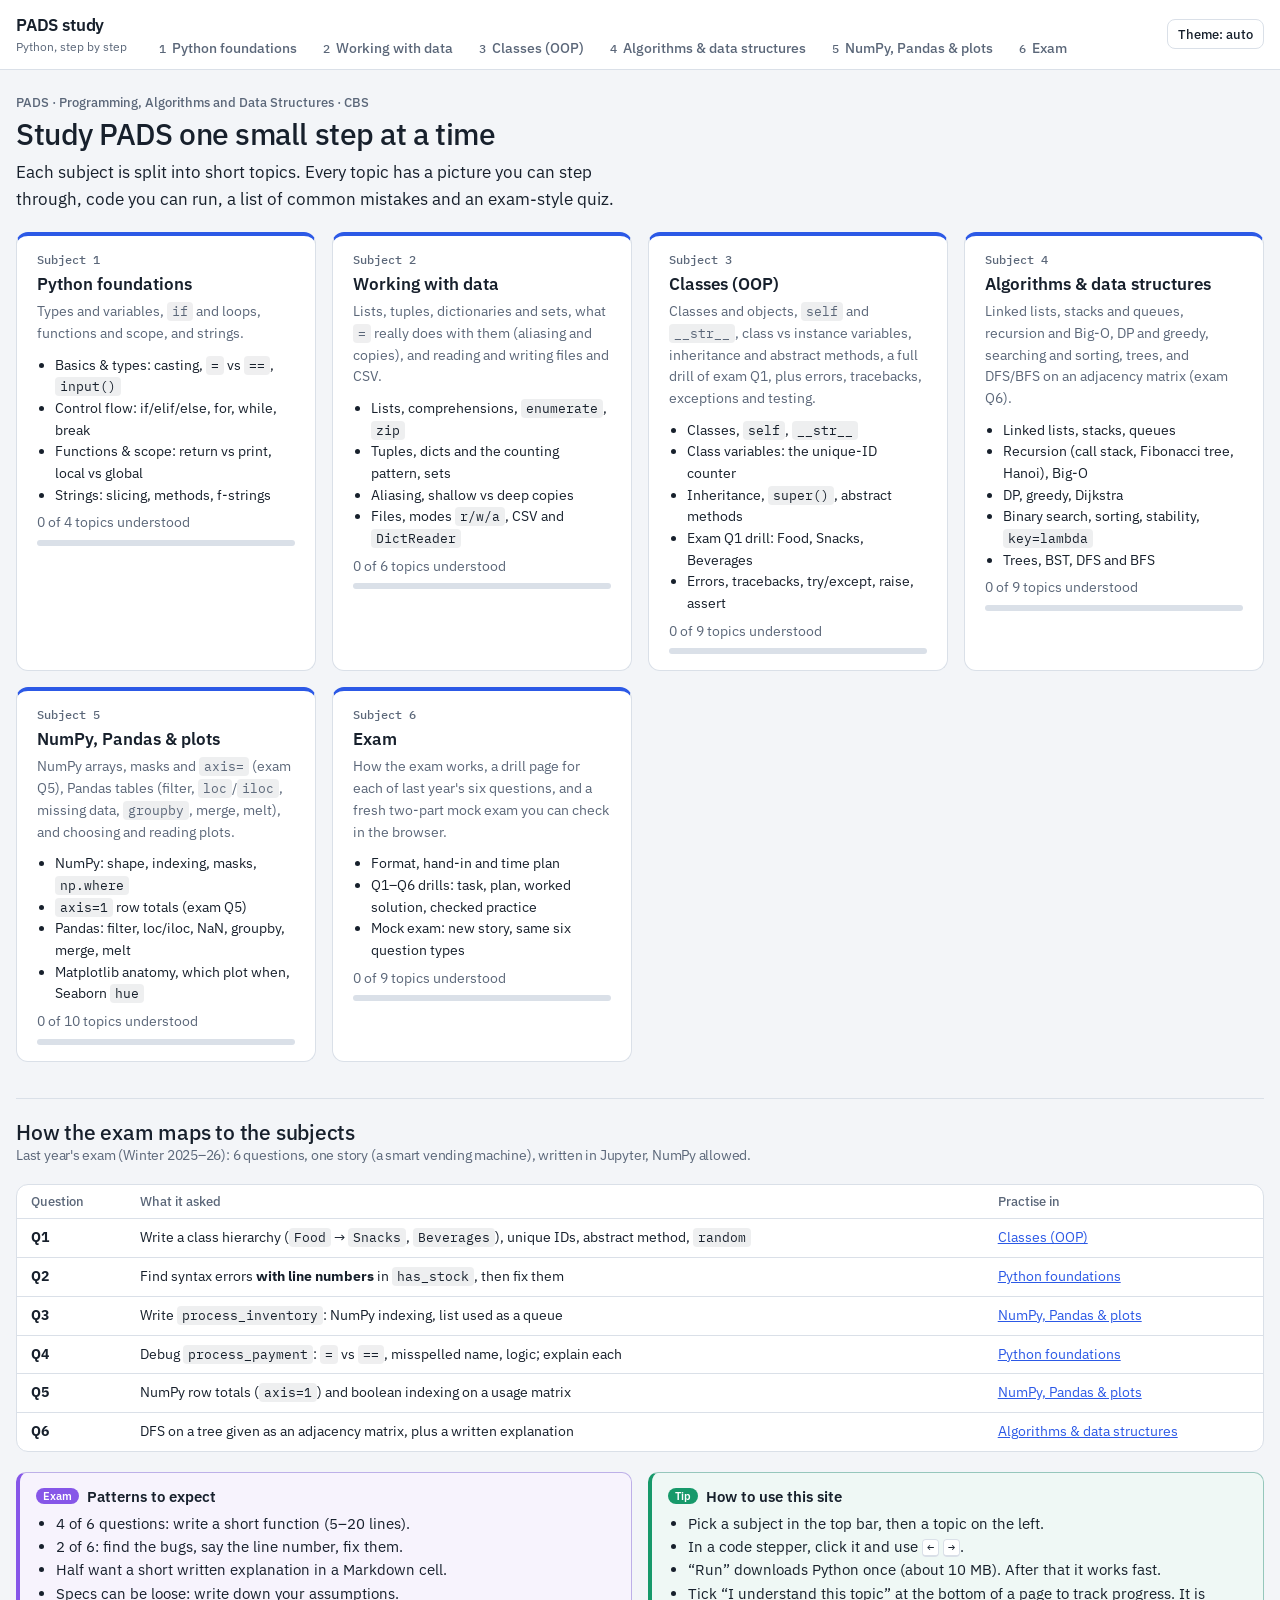
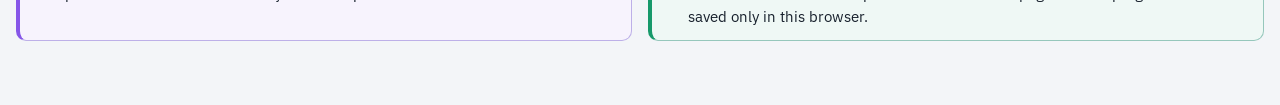
==== index.html @ 6ea49b4f "PADS study site: six interactive subjects with steppers, widgets, in-browser Python and exam practic" ====
<!doctype html>
<html lang="en">
<head>
<meta charset="utf-8">
<meta name="viewport" content="width=device-width, initial-scale=1, viewport-fit=cover">
<title>PADS study</title>
<meta name="robots" content="noindex, nofollow">
<script>
  /* set the saved theme before first paint (no flash) */
  try { var t = JSON.parse(localStorage.getItem("pads:theme")); if (t === "light" || t === "dark") document.documentElement.setAttribute("data-theme", t); } catch (e) {}
</script>
<link rel="preconnect" href="https://fonts.googleapis.com">
<link rel="stylesheet" href="https://fonts.googleapis.com/css2?family=IBM+Plex+Mono:wght@400;500;600&family=IBM+Plex+Sans:wght@400;500;600&display=swap">
<link rel="stylesheet" href="css/main.css">
<!-- one optional stylesheet per subject (each file exists; empty is fine) -->
<link rel="stylesheet" href="subjects/foundations.css">
<link rel="stylesheet" href="subjects/data.css">
<link rel="stylesheet" href="subjects/oop.css">
<link rel="stylesheet" href="subjects/algorithms.css">
<link rel="stylesheet" href="subjects/datasci.css">
<link rel="stylesheet" href="subjects/exam.css">
</head>
<body>
<a class="skip" href="#main">Skip to content</a>
<header class="top">
  <div class="top-in">
    <a class="brand" id="brand" href="#"><b>PADS study</b><span>Python, step by step</span></a>
    <nav class="tabs" id="tabs" aria-label="Subjects"></nav>
    <div class="top-tools"><button class="btn small" id="themeBtn" type="button">Theme: auto</button></div>
  </div>
</header>
<div class="shell" id="shell">
  <nav class="side" id="side" aria-label="Topics" hidden></nav>
  <main id="main" tabindex="-1"></main>
</div>

<!-- framework (order matters) -->
<script src="js/core.js"></script>
<script src="js/python.js"></script>
<script src="js/components.js"></script>
<!-- subjects: each file calls PADS.registerSubject({...}) -->
<script src="subjects/foundations.js"></script>
<script src="subjects/data.js"></script>
<script src="subjects/oop.js"></script>
<script src="subjects/algorithms.js"></script>
<script src="subjects/datasci.js"></script>
<script src="subjects/exam.js"></script>
<!-- app starts last -->
<script src="js/app.js"></script>
</body>
</html>
---- css/main.css ----
/* PADS study site: shared styles.
   Colours come ONLY from the tokens below. Subject files must use var(--token), never hex values. */
body { margin: 0; }
[hidden] { display: none !important; }

:root {
  --bg: #F3F5F8;
  --surface: #FFFFFF;
  --surface-2: #F8F9FB;
  --ink: #17202C;
  --muted: #5B6779;
  --line: #DAE0E8;
  --accent: #2C59E6;
  --on-accent: #FFFFFF;
  --tile: #C5D0DE;
  --tile-ink: #17202C;
  --code-bg: #101827;
  --code-ink: #D3DCE8;
  --code-dim: #6E7C91;
  --code-kw: #8FB2FF;
  --code-fn: #F5C66B;
  --code-num: #F29C8B;
  --code-str: #A9DB8A;
  --code-bi: #9ED9C6;
  --code-com: #7F8EA3;
  --code-self: #E6A3E8;
  --code-active: rgba(245, 198, 107, 0.16);
  --code-sel: rgba(143, 178, 255, 0.28);
  /* meaning colours (same names as sorting-line-by-line) */
  --cmp: #E9A400;    /* looking at / warning / "careful" */
  --swap: #E2474F;   /* error / wrong / just changed */
  --done: #17996A;   /* correct / finished / True */
  --min: #8656E8;    /* special / pointer / function */
  --held: #2C59E6;   /* current / selected */
  --sorted: #9FD8C2; /* soft "settled" fill */
  --ok: var(--done);
  --bad: var(--swap);
  --warn: var(--cmp);
  --ease: cubic-bezier(0.22, 1, 0.36, 1);
  --radius: 12px;
  --font-ui: "IBM Plex Sans", system-ui, -apple-system, "Segoe UI", sans-serif;
  --font-code: "IBM Plex Mono", ui-monospace, "SF Mono", Menlo, Consolas, monospace;
  color-scheme: light;
}
@media (prefers-color-scheme: dark) {
  :root:not([data-theme="light"]) {
    --bg: #0D1117; --surface: #151B24; --surface-2: #111720; --ink: #E4E9F1; --muted: #94A0B3; --line: #273142;
    --accent: #7D9CFF; --on-accent: #0D1117; --tile: #3A4659; --tile-ink: #E4E9F1;
    --code-bg: #0A0F18; --code-active: rgba(245, 198, 107, 0.14);
    --cmp: #F2B630; --swap: #F0646B; --done: #35C08D; --min: #A884F5; --held: #7D9CFF; --sorted: #2D6B55;
    color-scheme: dark;
  }
}
:root[data-theme="dark"] {
  --bg: #0D1117; --surface: #151B24; --surface-2: #111720; --ink: #E4E9F1; --muted: #94A0B3; --line: #273142;
  --accent: #7D9CFF; --on-accent: #0D1117; --tile: #3A4659; --tile-ink: #E4E9F1;
  --code-bg: #0A0F18; --code-active: rgba(245, 198, 107, 0.14);
  --cmp: #F2B630; --swap: #F0646B; --done: #35C08D; --min: #A884F5; --held: #7D9CFF; --sorted: #2D6B55;
  color-scheme: dark;
}

* { box-sizing: border-box; }
html { scroll-padding-top: 16px; }
body { background: var(--bg); color: var(--ink); font-family: var(--font-ui); font-size: 15px; line-height: 1.55; -webkit-text-size-adjust: 100%; }
a { color: var(--accent); }
code, kbd, pre, .mono { font-family: var(--font-code); }
:not(pre) > code { font-size: 0.92em; background: color-mix(in srgb, var(--ink) 7%, transparent); padding: 1px 5px; border-radius: 4px; }
:focus-visible { outline: 2px solid var(--accent); outline-offset: 2px; }
.sr-only { position: absolute; width: 1px; height: 1px; padding: 0; margin: -1px; overflow: hidden; clip: rect(0 0 0 0); white-space: nowrap; border: 0; }
.skip { position: absolute; left: 8px; top: -60px; background: var(--accent); color: var(--on-accent); padding: 8px 12px; border-radius: 8px; z-index: 10; }
.skip:focus { top: 8px; }

/* ---------- top bar ---------- */
.top { border-bottom: 1px solid var(--line); background: var(--surface); }
.top-in { max-width: 1320px; margin: 0 auto; padding: 12px max(16px, env(safe-area-inset-left, 0px)) 0; display: grid; grid-template-columns: auto minmax(0, 1fr) auto; align-items: center; gap: 8px 20px; }
.brand { display: grid; text-decoration: none; color: var(--ink); padding-bottom: 12px; }
.brand b { font-weight: 600; font-size: 17px; letter-spacing: -0.01em; }
.brand span { font-size: 12px; color: var(--muted); }
.tabs { display: flex; gap: 2px; overflow-x: auto; scrollbar-width: thin; align-self: end; }
.tab { flex: none; font: 500 14px var(--font-ui); padding: 8px 12px 10px; color: var(--muted); text-decoration: none; border-bottom: 2px solid transparent; white-space: nowrap; border-radius: 8px 8px 0 0; transition: color 150ms var(--ease), border-color 150ms var(--ease); }
.tab:hover { color: var(--ink); background: var(--surface-2); }
.tab[aria-current="page"] { color: var(--ink); border-bottom-color: var(--accent); }
.tab .num { font: 500 12px var(--font-code); color: var(--muted); margin-right: 6px; }
.top-tools { display: flex; gap: 8px; padding-bottom: 12px; }
@media (max-width: 760px) {
  .top-in { grid-template-columns: minmax(0, 1fr) auto; }
  .tabs { grid-column: 1 / -1; grid-row: 2; }
}

/* ---------- buttons and inputs ---------- */
.btn { font: 500 14px var(--font-ui); min-height: 36px; padding: 0 12px; display: inline-flex; align-items: center; justify-content: center; gap: 8px; border-radius: 8px; border: 1px solid var(--line); background: var(--surface); color: var(--ink); cursor: pointer; text-decoration: none; }
.btn:hover:not(:disabled) { border-color: color-mix(in srgb, var(--ink) 30%, var(--line)); }
.btn.primary { background: var(--accent); border-color: var(--accent); color: var(--on-accent); }
.btn.small { min-height: 30px; padding: 0 10px; font-size: 13px; }
.btn.ghost { background: transparent; }
.btn:disabled { opacity: 0.4; cursor: default; }
.btn svg { width: 16px; height: 16px; flex: none; }
.input, select.input, textarea.input { font: 14px var(--font-code); min-height: 36px; padding: 6px 8px; border-radius: 8px; border: 1px solid var(--line); background: var(--bg); color: var(--ink); }
input[type="range"] { accent-color: var(--accent); }
kbd { font: 12px var(--font-code); border: 1px solid var(--line); border-bottom-width: 2px; border-radius: 4px; padding: 0 4px; background: var(--surface); }

/* ---------- shell ---------- */
.shell { max-width: 1320px; margin: 0 auto; padding: 24px max(16px, env(safe-area-inset-left, 0px)) 64px; display: grid; grid-template-columns: 240px minmax(0, 1fr); gap: 32px; align-items: start; }
.shell.wide { grid-template-columns: minmax(0, 1fr); }
.side { position: sticky; top: 16px; display: grid; gap: 4px; }
.side .side-title { font: 500 13px var(--font-ui); color: var(--muted); margin: 0 0 6px 10px; }
.side a { display: flex; align-items: center; gap: 10px; padding: 8px 10px; border-radius: 8px; color: var(--ink); text-decoration: none; font-size: 14px; line-height: 1.3; }
.side a:hover { background: var(--surface); }
.side a[aria-current="page"] { background: var(--surface); box-shadow: inset 3px 0 0 var(--accent); font-weight: 500; }
.side .tick { flex: none; width: 18px; height: 18px; border-radius: 50%; border: 1.5px solid var(--line); display: inline-grid; place-items: center; font-size: 11px; color: var(--on-accent); }
.side .tick.on { background: var(--done); border-color: var(--done); }
.side .tick.on::after { content: "✓"; color: #fff; }
.side .meta { margin-left: auto; font: 12px var(--font-code); color: var(--muted); }
@media (max-width: 900px) {
  .shell { grid-template-columns: minmax(0, 1fr); gap: 16px; padding-top: 12px; }
  .side { position: static; display: flex; overflow-x: auto; gap: 6px; padding-bottom: 4px; scrollbar-width: thin; }
  .side .side-title { display: none; }
  .side a { flex: none; border: 1px solid var(--line); background: var(--surface); white-space: nowrap; }
  .side a[aria-current="page"] { box-shadow: none; border-color: var(--accent); }
  .side .meta { display: none; }
}

/* ---------- page typography ---------- */
main { min-width: 0; }
.page { display: grid; gap: 20px; min-width: 0; }
.page > * { min-width: 0; }
.eyebrow { font: 500 13px var(--font-ui); color: var(--muted); margin: 0 0 6px; }
.page-head h1 { margin: 0; font-size: 30px; line-height: 1.15; font-weight: 500; letter-spacing: -0.015em; text-wrap: balance; }
.page-head .lead { margin: 8px 0 0; font-size: 17px; max-width: 64ch; color: var(--ink); }
.badges { display: flex; flex-wrap: wrap; gap: 6px; margin-top: 12px; }
.badge { font: 500 12px var(--font-ui); padding: 3px 8px; border-radius: 999px; border: 1px solid var(--line); background: var(--surface); color: var(--muted); }
.badge.exam { border-color: color-mix(in srgb, var(--min) 45%, var(--line)); color: var(--ink); }
.badge.exam::before { content: "Exam "; color: var(--min); font-weight: 600; }
.sec-h { margin: 16px 0 0; padding-top: 20px; border-top: 1px solid var(--line); font: 500 21px/1.25 var(--font-ui); letter-spacing: -0.01em; }
.sec-h:first-child { border-top: 0; padding-top: 0; margin-top: 0; }
.sec-h small { display: block; font-size: 14px; color: var(--muted); font-weight: 400; margin-top: 2px; }
.prose { max-width: 72ch; }
.prose p, .page > p { margin: 0 0 8px; max-width: 72ch; }
.prose p:last-child { margin-bottom: 0; }
.prose ul, .prose ol, .page > ul, .page > ol { margin: 0; padding-left: 22px; display: grid; gap: 4px; max-width: 72ch; }
.card { background: var(--surface); border: 1px solid var(--line); border-radius: var(--radius); padding: 16px 20px; min-width: 0; }
.card > :first-child { margin-top: 0; }
.card > :last-child { margin-bottom: 0; }
.muted { color: var(--muted); }
.small { font-size: 13px; }
.row-wrap { display: flex; flex-wrap: wrap; gap: 8px 12px; align-items: center; }
.grid2 { display: grid; grid-template-columns: repeat(auto-fit, minmax(min(100%, 300px), 1fr)); gap: 16px; }

/* ---------- static code ---------- */
.code { background: var(--code-bg); color: var(--code-ink); border-radius: var(--radius); padding: 14px 0; overflow-x: auto; font: 14px/1.7 var(--font-code); margin: 0; }
.code .ln { display: flex; white-space: pre; padding: 0 16px 0 0; border-left: 3px solid transparent; min-height: 1.7em; }
.code .ln .no { width: 3.2em; flex: none; text-align: right; padding-right: 1.2em; color: var(--code-dim); user-select: none; }
.code.nonum .ln { padding-left: 16px; }
.code.nonum .ln .no { display: none; }
.code .ln.active { background: var(--code-active); border-left-color: var(--code-fn); }
.code .ln.active .no { color: var(--code-fn); }
.code .ln.dim { opacity: 0.38; }
.code .ln.bad { background: color-mix(in srgb, var(--swap) 22%, transparent); border-left-color: var(--swap); }
.code .ln.good { background: color-mix(in srgb, var(--done) 20%, transparent); border-left-color: var(--done); }
.code-cap { font: 500 12px var(--font-ui); color: var(--muted); margin: 0 0 6px; }
.tk-kw { color: var(--code-kw); }
.tk-bi { color: var(--code-bi); }
.tk-fn { color: var(--code-fn); }
.tk-num { color: var(--code-num); }
.tk-str { color: var(--code-str); }
.tk-com { color: var(--code-com); font-style: italic; }
.tk-self { color: var(--code-self); }
.tk-dec { color: var(--code-fn); }

/* ---------- callouts and mistakes ---------- */
.callout { --c: var(--accent); border: 1px solid color-mix(in srgb, var(--c) 35%, var(--line)); background: color-mix(in srgb, var(--c) 7%, var(--surface)); border-left: 4px solid var(--c); border-radius: 10px; padding: 12px 16px; max-width: 80ch; }
.callout.tip { --c: var(--done); }
.callout.warn { --c: var(--cmp); }
.callout.exam { --c: var(--min); }
.callout.rule { --c: var(--accent); }
.callout .c-title { font-weight: 600; margin: 0 0 4px; display: flex; align-items: center; gap: 8px; }
.callout .c-title::before { content: attr(data-label); font: 600 11px var(--font-ui); text-transform: none; color: var(--surface); background: var(--c); padding: 1px 7px; border-radius: 999px; }
.callout p { margin: 0 0 6px; } .callout p:last-child { margin: 0; }
.callout ul { margin: 4px 0 0; padding-left: 20px; }
.callout .code { margin-top: 8px; font-size: 13px; }

.mistakes { border: 1px solid color-mix(in srgb, var(--swap) 35%, var(--line)); border-radius: var(--radius); background: var(--surface); overflow: hidden; }
.mistakes > h4 { margin: 0; padding: 12px 16px; font: 600 15px var(--font-ui); border-bottom: 1px solid var(--line); background: color-mix(in srgb, var(--swap) 8%, var(--surface)); display: flex; gap: 8px; align-items: center; }
.mistakes > h4::before { content: "!"; display: inline-grid; place-items: center; width: 20px; height: 20px; border-radius: 50%; background: var(--swap); color: #fff; font-size: 13px; }
.mistake { display: grid; grid-template-columns: minmax(0, 1fr) minmax(0, 1fr); gap: 8px 16px; padding: 12px 16px; border-bottom: 1px solid var(--line); }
.mistake:last-child { border-bottom: 0; }
.mistake .m-title { grid-column: 1 / -1; font-weight: 600; }
.mistake .m-why { grid-column: 1 / -1; color: var(--muted); margin: 0; }
.mistake .m-col { min-width: 0; }
.mistake .m-lab { font: 600 12px var(--font-ui); margin-bottom: 4px; }
.mistake .m-lab.bad { color: var(--swap); } .mistake .m-lab.good { color: var(--done); }
.mistake .code { font-size: 13px; padding: 8px 0; }
@media (max-width: 640px) { .mistake { grid-template-columns: minmax(0, 1fr); } }

/* ---------- tables ---------- */
.tablewrap { overflow-x: auto; border: 1px solid var(--line); border-radius: var(--radius); background: var(--surface); }
.tbl { border-collapse: collapse; width: 100%; font-size: 14px; font-variant-numeric: tabular-nums; }
.tbl caption { text-align: left; padding: 10px 14px 0; font-weight: 600; }
.tbl th, .tbl td { text-align: left; vertical-align: top; padding: 8px 14px; border-bottom: 1px solid var(--line); }
.tbl tr:last-child td { border-bottom: 0; }
.tbl th { font: 500 13px var(--font-ui); color: var(--muted); white-space: nowrap; }
.tbl td.code-cell { font-family: var(--font-code); font-size: 13px; white-space: pre; }
.tbl td.num { text-align: right; }
.tbl .ok { color: var(--done); font-weight: 500; } .tbl .bad { color: var(--swap); font-weight: 500; }

/* ---------- switcher (mini tabs inside a page) ---------- */
.switch { display: grid; gap: 12px; grid-template-columns: minmax(0, 1fr); }
.seg { display: inline-flex; flex-wrap: wrap; border: 1px solid var(--line); border-radius: 8px; overflow: hidden; background: var(--surface); width: fit-content; max-width: 100%; }
.seg button { font: 500 13px var(--font-ui); min-height: 34px; padding: 0 12px; border: 0; border-right: 1px solid var(--line); background: transparent; color: var(--ink); cursor: pointer; }
.seg button:last-child { border-right: 0; }
.seg button[aria-pressed="true"], .seg button[aria-selected="true"] { background: var(--ink); color: var(--bg); }

/* ---------- code stepper ---------- */
.stepper { container-type: inline-size; display: grid; gap: 12px; border: 1px solid var(--line); border-radius: var(--radius); background: var(--surface-2); padding: 14px; }
.stepper:focus-visible { outline: 2px solid var(--accent); outline-offset: 2px; }
.st-head { display: flex; flex-wrap: wrap; justify-content: space-between; gap: 4px 16px; align-items: baseline; }
.st-title { margin: 0; font: 600 16px var(--font-ui); }
.st-keys { font-size: 12px; color: var(--muted); margin: 0; }
.st-controls { display: flex; flex-wrap: wrap; align-items: center; gap: 8px 12px; background: var(--surface); border: 1px solid var(--line); border-radius: 10px; padding: 8px 10px; }
.st-controls .grp { display: flex; gap: 6px; align-items: center; }
.st-counter { font: 500 13px var(--font-code); color: var(--muted); font-variant-numeric: tabular-nums; min-width: 10ch; }
.st-scrub { flex: 1 1 140px; min-width: 100px; }
.st-speed { width: 70px; }
.st-controls label { font-size: 12px; color: var(--muted); }
.st-main { display: grid; gap: 12px; grid-template-columns: minmax(0, 1fr); align-items: start; }
@container (min-width: 760px) { .st-main { grid-template-columns: minmax(0, 0.95fr) minmax(0, 1.05fr); } .st-codecol { position: sticky; top: 12px; } }
.st-codecol, .st-sidecol { display: grid; gap: 12px; min-width: 0; align-content: start; }
.st-card { background: var(--surface); border: 1px solid var(--line); border-radius: 10px; padding: 12px 14px; min-width: 0; }
.st-card .eyebrow { margin-bottom: 6px; }
.st-line { display: flex; align-items: center; gap: 8px; color: var(--ink); }
.st-line::before { content: ""; width: 3px; height: 15px; border-radius: 2px; background: var(--code-fn); }
.st-linecode { font: 13px var(--font-code); background: var(--bg); border: 1px solid var(--line); border-radius: 6px; padding: 6px 8px; white-space: pre-wrap; word-break: break-word; margin-bottom: 10px; }
.st-what { color: var(--muted); margin: 0 0 10px; }
.st-now { font-size: 16px; margin: 0; min-height: 2.6em; }
.st-now b { font-weight: 600; }
.st-done { display: inline-block; margin-top: 6px; font: 500 12px var(--font-code); color: var(--done); }
.st-out { font: 13px/1.5 var(--font-code); background: var(--code-bg); color: var(--code-ink); border-radius: 8px; padding: 8px 10px; margin: 0; white-space: pre-wrap; min-height: 2.2em; word-break: break-word; }
.st-out .new { color: var(--code-fn); }
.st-out .none { color: var(--code-dim); }

/* ---------- drawing toolkit ---------- */
.vars { display: flex; flex-wrap: wrap; gap: 8px; }
.var { font: 13px var(--font-code); border: 1px solid var(--line); border-radius: 6px; padding: 3px 8px; background: var(--bg); font-variant-numeric: tabular-nums; transition: background-color 180ms var(--ease), border-color 180ms var(--ease); overflow-wrap: anywhere; }
.var.changed { border-color: var(--cmp); background: color-mix(in srgb, var(--cmp) 18%, var(--bg)); }
.var .vt { color: var(--muted); font-size: 11px; margin-left: 6px; }
.novars { font-size: 13px; color: var(--muted); }
.frames { display: grid; gap: 6px; }
.frame { font: 13px var(--font-code); padding: 6px 10px; border-radius: 8px; border: 1px solid var(--line); background: var(--bg); overflow-wrap: anywhere; }
.frame.top { border-color: var(--accent); background: color-mix(in srgb, var(--accent) 9%, var(--bg)); }
.frame .f-name { font-weight: 600; display: flex; justify-content: space-between; gap: 8px; }
.frame .f-name .note { color: var(--muted); font: 12px var(--font-ui); font-weight: 400; }
.frame .vars { margin-top: 6px; }
.frame .var { background: var(--surface); }

.arr { display: grid; grid-template-columns: auto minmax(0, 1fr); gap: 4px 12px; align-items: center; }
.arr .a-name { font: 500 13px var(--font-code); color: var(--muted); text-align: right; }
.arr .a-cells { display: flex; gap: 6px; flex-wrap: wrap; align-items: flex-start; }
.arr .a-cell { display: grid; justify-items: center; gap: 2px; min-width: 38px; }
.arr .a-idx { font: 11px var(--font-code); color: var(--muted); font-variant-numeric: tabular-nums; min-height: 15px; }
.arr .a-val { min-width: 38px; height: 38px; padding: 0 6px; border-radius: 6px; background: var(--tile); color: var(--tile-ink); display: grid; place-items: center; font: 500 14px var(--font-code); border: 2px solid transparent; white-space: pre; transition: background-color 180ms var(--ease), color 180ms var(--ease), opacity 180ms var(--ease); }
.arr .a-ptr { font: 500 12px var(--font-code); color: var(--accent); min-height: 15px; white-space: nowrap; }
.arr .a-empty { font: 14px var(--font-code); color: var(--muted); }
.mk-cmp { background: var(--cmp) !important; color: #1A1300 !important; }
.mk-swap, .mk-bad { background: var(--swap) !important; color: #fff !important; }
.mk-done, .mk-ok { background: var(--done) !important; color: #fff !important; }
.mk-min { background: var(--min) !important; color: #fff !important; }
.mk-held, .mk-accent { background: var(--held) !important; color: var(--on-accent) !important; }
.mk-sorted { background: var(--sorted) !important; }
.mk-dim { opacity: 0.3; }
.mk-gap { background: transparent !important; border: 2px dashed var(--muted) !important; color: var(--muted) !important; }
.mk-outline { background: transparent !important; border: 2px solid var(--muted) !important; color: var(--muted) !important; }
.legend { display: flex; flex-wrap: wrap; gap: 6px 14px; font-size: 13px; color: var(--muted); }
.legend span { display: inline-flex; align-items: center; gap: 6px; }
.legend i { width: 12px; height: 12px; border-radius: 3px; display: inline-block; background: var(--tile); }

/* SVG drawing: tones map to tokens */
svg.dw { display: block; width: 100%; height: auto; overflow: visible; font-family: var(--font-code); }
svg.dw text { fill: var(--ink); font-size: 14px; }
svg.dw .t-muted { fill: var(--muted); font-size: 12px; }
svg.dw .t-small { font-size: 12px; }
svg.dw .t-ui { font-family: var(--font-ui); }
svg.dw .bx { fill: var(--surface); stroke: var(--line); stroke-width: 1.5; }
svg.dw .bx.tone-tile { fill: var(--tile); stroke: transparent; }
svg.dw .ln-plain { stroke: var(--muted); stroke-width: 1.5; fill: none; }
svg.dw .faded { opacity: 0.3; }
svg.dw .dashed { stroke-dasharray: 5 4; }
svg.dw .tone-accent { stroke: var(--accent); } svg.dw .bx.tone-accent { fill: color-mix(in srgb, var(--accent) 14%, var(--surface)); }
svg.dw .tone-cmp { stroke: var(--cmp); }       svg.dw .bx.tone-cmp { fill: color-mix(in srgb, var(--cmp) 22%, var(--surface)); }
svg.dw .tone-swap { stroke: var(--swap); }     svg.dw .bx.tone-swap { fill: color-mix(in srgb, var(--swap) 18%, var(--surface)); }
svg.dw .tone-done { stroke: var(--done); }     svg.dw .bx.tone-done { fill: color-mix(in srgb, var(--done) 18%, var(--surface)); }
svg.dw .tone-min { stroke: var(--min); }       svg.dw .bx.tone-min { fill: color-mix(in srgb, var(--min) 16%, var(--surface)); }
svg.dw .tone-muted { stroke: var(--muted); }
svg.dw .mk path { stroke: none; fill: var(--muted); }
svg.dw .mk.tone-accent path { fill: var(--accent); } svg.dw .mk.tone-cmp path { fill: var(--cmp); }
svg.dw .mk.tone-swap path { fill: var(--swap); } svg.dw .mk.tone-done path { fill: var(--done); } svg.dw .mk.tone-min path { fill: var(--min); }
svg.dw .lbl-bg { fill: var(--surface-2); }

/* ---------- Try it ---------- */
.tryit { border: 1px solid var(--line); border-radius: var(--radius); background: var(--surface); overflow: hidden; }
.ti-head { display: flex; flex-wrap: wrap; align-items: center; justify-content: space-between; gap: 8px 12px; padding: 10px 12px 10px 16px; border-bottom: 1px solid var(--line); }
.ti-title { margin: 0; font: 600 15px var(--font-ui); display: flex; gap: 8px; align-items: center; }
.ti-title::before { content: "Try it"; font: 600 11px var(--font-ui); color: var(--on-accent); background: var(--accent); padding: 1px 7px; border-radius: 999px; }
.ti-task { padding: 10px 16px 0; margin: 0; max-width: 75ch; }
.ti-body { padding: 12px 16px 16px; display: grid; gap: 10px; }
.ed { display: grid; grid-template-columns: auto minmax(0, 1fr); background: var(--code-bg); border-radius: 10px; overflow: hidden; border: 1px solid transparent; }
.ed:focus-within { border-color: var(--accent); }
.ed-gutter { font: 14px/1.6 var(--font-code); color: var(--code-dim); text-align: right; padding: 12px 10px 12px 12px; user-select: none; white-space: pre; }
.ed-gutter .err { color: var(--swap); font-weight: 600; }
.ed-scroll { overflow-x: auto; min-width: 0; }
.ed-area { display: grid; min-width: 100%; width: max-content; }
.ed-area > pre, .ed-area > textarea { grid-area: 1 / 1; margin: 0; border: 0; padding: 12px 16px 12px 4px; font: 14px/1.6 var(--font-code); white-space: pre; tab-size: 4; letter-spacing: 0; overflow: hidden; word-wrap: normal; }
.ed-area > pre { color: var(--code-ink); pointer-events: none; }
.ed-area > textarea { color: transparent; background: transparent; caret-color: var(--code-fn); resize: none; outline: none; width: 100%; height: 100%; }
.ed-area > textarea::selection { background: var(--code-sel); color: transparent; }
.ti-bar { display: flex; flex-wrap: wrap; gap: 8px; align-items: center; }
.ti-bar .status { font-size: 13px; color: var(--muted); }
.ti-stdin { display: grid; gap: 4px; }
.ti-stdin label { font-size: 12px; color: var(--muted); }
.ti-stdin textarea { width: 100%; resize: vertical; min-height: 2.4em; }
.ti-out { font: 13px/1.5 var(--font-code); background: var(--bg); border: 1px solid var(--line); border-radius: 8px; padding: 10px 12px; margin: 0; white-space: pre-wrap; word-break: break-word; max-height: 320px; overflow: auto; }
.ti-out .err { color: var(--swap); }
.ti-out .sys { color: var(--muted); font-family: var(--font-ui); }
.ti-errbox { border-left: 4px solid var(--swap); background: color-mix(in srgb, var(--swap) 8%, var(--surface)); padding: 8px 12px; border-radius: 8px; font-size: 14px; }
.ti-errbox b { color: var(--swap); }
.ti-checks { display: grid; gap: 4px; font: 13px var(--font-code); }
.ti-check { padding: 6px 10px; border-radius: 8px; border: 1px solid var(--line); background: var(--bg); overflow-wrap: anywhere; }
.ti-check.ok { border-color: color-mix(in srgb, var(--done) 50%, var(--line)); }
.ti-check.no { border-color: color-mix(in srgb, var(--swap) 50%, var(--line)); }
.ti-check .mark { font-weight: 700; margin-right: 6px; }
.ti-check.ok .mark { color: var(--done); } .ti-check.no .mark { color: var(--swap); }
.ti-check .hint { display: block; font-family: var(--font-ui); color: var(--muted); margin-top: 2px; }
.ti-verdict { font-weight: 600; }
.ti-verdict.ok { color: var(--done); } .ti-verdict.no { color: var(--swap); }
.reveal { border-top: 1px dashed var(--line); padding-top: 10px; display: grid; gap: 8px; }

/* ---------- quiz ---------- */
.quiz { display: grid; gap: 14px; }
.quiz-head { display: flex; flex-wrap: wrap; justify-content: space-between; align-items: center; gap: 8px; }
.quiz-score { font: 500 14px var(--font-ui); }
.quiz-score .bar { display: inline-block; vertical-align: middle; width: 120px; height: 8px; border-radius: 4px; background: var(--line); margin-left: 8px; overflow: hidden; }
.quiz-score .bar i { display: block; height: 100%; background: var(--done); transition: width 300ms var(--ease); }
.q { border: 1px solid var(--line); border-radius: var(--radius); background: var(--surface); padding: 16px 18px; display: grid; gap: 10px; min-width: 0; }
.q.right { border-color: color-mix(in srgb, var(--done) 55%, var(--line)); }
.q-top { display: flex; gap: 10px; align-items: baseline; flex-wrap: wrap; }
.q-num { font: 600 13px var(--font-code); color: var(--muted); }
.q-kind { font: 500 11px var(--font-ui); color: var(--muted); border: 1px solid var(--line); border-radius: 999px; padding: 1px 8px; }
.q-state { margin-left: auto; font-size: 13px; font-weight: 600; }
.q-state.ok { color: var(--done); }
.q-text { margin: 0; font-size: 15.5px; max-width: 75ch; }
.q-opts { display: grid; gap: 6px; }
.q-opt { text-align: left; font: 14px var(--font-ui); padding: 9px 12px; border-radius: 8px; border: 1px solid var(--line); background: var(--bg); color: var(--ink); cursor: pointer; display: flex; gap: 10px; align-items: flex-start; }
.q-opt .k { font: 600 12px var(--font-code); color: var(--muted); min-width: 1.2em; padding-top: 1px; }
.q-opt.code-opt { font-family: var(--font-code); font-size: 13px; white-space: pre-wrap; }
.q-opt:hover:not(:disabled) { border-color: var(--accent); }
.q-opt.picked-ok { border-color: var(--done); background: color-mix(in srgb, var(--done) 12%, var(--bg)); }
.q-opt.picked-bad { border-color: var(--swap); background: color-mix(in srgb, var(--swap) 10%, var(--bg)); }
.q-opt.is-answer { border-color: var(--done); }
.q-opt:disabled { cursor: default; }
.q-answer { display: flex; flex-wrap: wrap; gap: 8px; align-items: flex-start; }
.q-answer textarea { flex: 1 1 260px; min-height: 2.6em; resize: vertical; }
.q-actions { display: flex; flex-wrap: wrap; gap: 8px; }
.q-fb { border-radius: 8px; padding: 10px 12px; font-size: 14px; }
.q-fb.ok { background: color-mix(in srgb, var(--done) 12%, var(--surface)); border: 1px solid color-mix(in srgb, var(--done) 40%, var(--line)); }
.q-fb.no { background: color-mix(in srgb, var(--swap) 9%, var(--surface)); border: 1px solid color-mix(in srgb, var(--swap) 35%, var(--line)); }
.q-fb.hint { background: color-mix(in srgb, var(--cmp) 12%, var(--surface)); border: 1px solid color-mix(in srgb, var(--cmp) 40%, var(--line)); }
.q-fb.info { background: var(--bg); border: 1px solid var(--line); }
.q-fb p { margin: 0 0 6px; } .q-fb p:last-child { margin: 0; }
.q-fb .code { margin-top: 6px; font-size: 13px; }
.bugcode .ln { cursor: pointer; }
.bugcode .ln:hover { background: rgba(255, 255, 255, 0.05); }
.bugcode .ln[aria-checked="true"] { background: color-mix(in srgb, var(--cmp) 26%, transparent); border-left-color: var(--cmp); }
.bugcode .ln:focus-visible { outline: 2px solid var(--accent); outline-offset: -2px; }
.bugcode .ln.bad { background: color-mix(in srgb, var(--swap) 25%, transparent); border-left-color: var(--swap); }
.bugcode .ln.good { background: color-mix(in srgb, var(--done) 25%, transparent); border-left-color: var(--done); }
.bugcode .ln .flag { margin-left: auto; padding-left: 16px; font-family: var(--font-ui); font-size: 12px; color: var(--code-fn); }

/* ---------- topic footer and home ---------- */
.topic-foot { display: flex; flex-wrap: wrap; justify-content: space-between; gap: 12px; align-items: center; padding-top: 20px; border-top: 1px solid var(--line); }
.understood { display: inline-flex; gap: 10px; align-items: center; cursor: pointer; font-weight: 500; padding: 8px 12px; border: 1px solid var(--line); border-radius: 8px; background: var(--surface); }
.understood input { width: 18px; height: 18px; accent-color: var(--done); }
.pn { display: flex; gap: 8px; flex-wrap: wrap; }
.cards { display: grid; grid-template-columns: repeat(auto-fill, minmax(min(100%, 280px), 1fr)); gap: 16px; }
.scard { display: grid; gap: 6px; align-content: start; text-decoration: none; color: var(--ink); border-top: 4px solid var(--accent); }
.scard:hover { border-color: color-mix(in srgb, var(--accent) 50%, var(--line)); border-top-color: var(--accent); }
.scard h3 { margin: 0; font: 600 17px var(--font-ui); }
.scard .num { font: 500 12px var(--font-code); color: var(--muted); }
.scard p { margin: 0; color: var(--muted); font-size: 14px; }
.scard ul { margin: 4px 0 0; padding-left: 18px; font-size: 14px; }
.progress { height: 6px; border-radius: 3px; background: var(--line); overflow: hidden; margin-top: 6px; }
.progress i { display: block; height: 100%; background: var(--done); }
.coming { border: 1px dashed var(--line); border-radius: var(--radius); padding: 24px; text-align: left; color: var(--muted); background: var(--surface); }
.notfound { padding: 24px 0; }

@keyframes pads-shake { 0%, 100% { transform: translateX(0); } 20%, 60% { transform: translateX(-4px); } 40%, 80% { transform: translateX(4px); } }
.shake { animation: pads-shake 360ms var(--ease); }
@media (prefers-reduced-motion: reduce) {
  *, *::before, *::after { animation-duration: 1ms !important; transition-duration: 1ms !important; }
}
@media print { .top, .side, .st-controls, .ti-bar { display: none; } .shell { grid-template-columns: 1fr; } }
---- subjects/foundations.css ----
/* Styles for the Python foundations subject only. Colours: tokens only. Every class starts with .fd- */
.fd-two { display: grid; grid-template-columns: minmax(0, 1fr) minmax(0, 1fr); gap: 16px; align-items: start; }
@media (max-width: 720px) { .fd-two { grid-template-columns: minmax(0, 1fr); } }
.fd-ok { color: var(--done); }
.fd-err { color: var(--swap); }
.fd-t { color: var(--done); } .fd-f { color: var(--swap); }
.fd-good { margin: 10px 0 0; }
.fd-badp { margin: 10px 0 0; }

/* cast explorer */
.fd-val[aria-pressed="true"] { background: var(--ink); color: var(--bg); border-color: var(--ink); }
.fd-castout { margin-top: 14px; padding: 12px 14px; border-radius: 10px; background: var(--bg); border: 1px solid var(--line); }
.fd-castline { font-size: 17px; display: flex; flex-wrap: wrap; gap: 6px; align-items: baseline; }
.fd-castline code { font-size: 15px; overflow-wrap: anywhere; }

/* operator dots */
.fd-groups { display: flex; flex-wrap: wrap; gap: 8px; }
.fd-group { display: inline-flex; flex-wrap: wrap; gap: 3px; padding: 5px; border-radius: 6px; border: 1.5px solid var(--accent); max-width: 110px; }
.fd-group i { width: 9px; height: 9px; border-radius: 50%; background: var(--accent); display: inline-block; }
.fd-group.left { border-color: var(--cmp); border-style: dashed; }
.fd-group.left i { background: var(--cmp); }

/* if/elif/else checks */
.fd-checks { margin: 0; padding-left: 20px; display: grid; gap: 6px; }

/* L-E-G search */
.fd-beam { display: flex; flex-wrap: wrap; gap: 6px; align-items: center; }
.fd-scope { display: grid; gap: 1px; padding: 6px 10px; border-radius: 8px; border: 1px solid var(--line); background: var(--bg); min-width: 92px; }
.fd-scope.hit { border-color: var(--done); background: color-mix(in srgb, var(--done) 14%, var(--bg)); }
.fd-scope.miss { opacity: 0.85; }
.fd-scope.skip { opacity: 0.4; }
.fd-arrow { color: var(--muted); }
pre.fd-err { color: var(--code-num); }

/* slicing ruler */
.fd-slctl { display: grid; grid-template-columns: repeat(auto-fit, minmax(200px, 1fr)); gap: 8px 16px; }
.fd-slrow { display: flex; align-items: center; gap: 8px; }
.fd-slrow label { display: inline-flex; align-items: center; gap: 4px; min-width: 4.5em; font-family: var(--font-code); }
.fd-slrow input[type="range"] { flex: 1; min-width: 80px; }
.fd-off { opacity: 0.35; }
.fd-slexpr { margin: 14px 0 8px; font-size: 18px; }
.fd-slexpr code { font-size: 17px; }
.fd-ruler { overflow-x: auto; padding-bottom: 4px; }
.fd-single { margin-top: 14px; padding-top: 12px; border-top: 1px dashed var(--line); }

/* immutability */
.fd-letter { cursor: pointer; font: 500 16px var(--font-code); }
.fd-letter:hover { outline: 2px solid var(--swap); }
---- subjects/data.css ----
/* Styles for the Working with data subject only. Colours: tokens only. Every class starts with .data- */
.data-two { display: grid; grid-template-columns: minmax(0, 1fr) minmax(0, 1fr); gap: 16px; align-items: start; }
@media (max-width: 720px) { .data-two { grid-template-columns: minmax(0, 1fr); } }
.data-bad { color: var(--swap); font-family: var(--font-code); font-size: 13px; overflow-wrap: anywhere; }
.data-ok { color: var(--done); }
.data-okb { color: var(--done); }
.data-gave { margin-top: 10px; padding: 10px 14px; border-radius: 10px; background: var(--bg); border: 1px solid var(--line); }
.data-gave p { margin: 0; }

/* comprehension decoder */
.data-cxcode { margin: 0; font: 13px/1.7 var(--font-code); background: var(--code-bg); color: var(--code-ink); border-radius: 8px; padding: 10px 12px; white-space: pre-wrap; overflow-wrap: anywhere; }
.data-cx { border-radius: 4px; padding: 1px 3px; border-bottom: 2px solid; }
.data-cx-e { border-color: var(--done); background: color-mix(in srgb, var(--done) 26%, transparent); }
.data-cx-f { border-color: var(--held); background: color-mix(in srgb, var(--held) 26%, transparent); }
.data-cx-i { border-color: var(--cmp); background: color-mix(in srgb, var(--cmp) 26%, transparent); }
p .data-cx, li .data-cx { color: var(--ink); }

/* dict tables */
.data-dtbl { width: auto; min-width: 220px; }
.data-dtbl td { padding: 6px 12px; }
.data-hit { background: color-mix(in srgb, var(--held) 22%, var(--surface)); box-shadow: inset 3px 0 0 var(--held); }
.data-badcell { background: color-mix(in srgb, var(--swap) 18%, var(--surface)); box-shadow: inset 3px 0 0 var(--swap); }
.data-rows { width: auto; min-width: 220px; }
.data-rows td, .data-rows th { padding: 5px 12px; }
.data-currow td:first-child { box-shadow: inset 3px 0 0 var(--held); font-weight: 600; }

/* buckets (counting) and set bag */
.data-buckets, .data-setbag { display: flex; flex-wrap: wrap; gap: 8px; min-height: 40px; align-items: flex-start; }
.data-setbag { padding: 10px; border: 2px dashed var(--line); border-radius: 22px; }
.data-bucket { display: inline-grid; grid-template-columns: auto auto; align-items: center; gap: 0; border: 1.5px solid var(--line); border-radius: 8px; overflow: hidden; font: 13px var(--font-code); background: var(--bg); transition: border-color 180ms var(--ease), background-color 180ms var(--ease); }
.data-bk { padding: 5px 8px; }
.data-bv { padding: 5px 10px; background: var(--tile); color: var(--tile-ink); font-weight: 600; min-width: 2em; text-align: center; }
.data-btag { grid-column: 1 / -1; font: 500 11px var(--font-ui); padding: 1px 8px 3px; color: var(--muted); }
.data-new { border-color: var(--done); background: color-mix(in srgb, var(--done) 16%, var(--bg)); }
.data-bump { border-color: var(--cmp); background: color-mix(in srgb, var(--cmp) 20%, var(--bg)); }
.data-chip { font: 13px var(--font-code); padding: 5px 10px; border-radius: 999px; border: 1.5px solid var(--line); background: var(--bg); }

/* Venn */
.data-venn { min-width: 0; }
svg.dw path.data-venn-r { fill: transparent; stroke: none; transition: fill 200ms var(--ease); }
svg.dw path.data-venn-r.on { fill: color-mix(in srgb, var(--accent) 30%, transparent); }
svg.dw text.data-venn-in { font-weight: 700; }
svg.dw text.data-venn-out { opacity: 0.35; }

/* files: pages and pipeline */
.data-pages, .data-pipe { display: flex; flex-wrap: wrap; gap: 10px; align-items: stretch; }
.data-page, .data-pbox { flex: 1 1 200px; min-width: 0; border: 1px solid var(--line); border-radius: 8px; background: var(--bg); padding: 8px 10px 10px; font: 13px/1.6 var(--font-code); }
.data-pbox { flex-basis: 170px; }
.data-pfocus { border-color: var(--held); box-shadow: 0 0 0 2px color-mix(in srgb, var(--held) 35%, transparent); }
.data-nofile { border-style: dashed; }
.data-ptitle { font: 600 12px var(--font-ui); color: var(--muted); margin-bottom: 4px; }
.data-pline { overflow-wrap: anywhere; padding: 0 4px; border-radius: 4px; }
.data-plnew { background: color-mix(in srgb, var(--done) 20%, transparent); }
.data-plhit { background: color-mix(in srgb, var(--held) 24%, transparent); }
.data-nl { color: var(--muted); font-size: 11px; margin-left: 4px; }
.data-cursor { display: block; font: 500 11px var(--font-ui); color: var(--held); margin: 2px 0; }
.data-arrow { align-self: center; color: var(--muted); font-size: 20px; }
@media (max-width: 720px) { .data-arrow { width: 100%; text-align: center; font-size: 0; line-height: 1; } .data-arrow::after { content: "\2193"; font-size: 20px; } }

/* CSV line */
.data-csvline { margin: 0; font: 15px var(--font-code); background: var(--code-bg); color: var(--code-ink); padding: 8px 12px; border-radius: 8px; overflow-wrap: anywhere; white-space: pre-wrap; }
.data-comma { color: var(--code-num); font-weight: 700; padding: 0 2px; }
---- subjects/oop.css ----
/* Styles for the Classes (OOP) subject only. Colours: tokens only. Every class starts with .oop- */
.oop-two { display: grid; grid-template-columns: minmax(0, 1fr) minmax(0, 1fr); gap: 16px; align-items: start; }
@media (max-width: 720px) { .oop-two { grid-template-columns: minmax(0, 1fr); } }
.oop-ok { color: var(--done); font-weight: 500; }
.oop-bad { color: var(--swap); font-weight: 500; }

/* a little "something changed" animation (main.css turns animations off for reduced motion) */
@keyframes oop-pop { from { opacity: 0.25; transform: translateY(4px); } to { opacity: 1; transform: none; } }
.oop-pop { animation: oop-pop 0.35s var(--ease, ease-out); }
@media (prefers-reduced-motion: reduce) { .oop-pop { animation: none; } }

/* one dark line of code (self translator) */
.oop-line { font: 14px/1.6 var(--font-code); background: var(--code-bg); color: var(--code-ink); border-radius: 8px; padding: 8px 12px; margin: 4px 0 10px; white-space: pre-wrap; overflow-wrap: anywhere; }
.oop-line mark { background: transparent; color: inherit; padding: 0 2px; border-radius: 4px; }
.oop-line .oop-hl { background: color-mix(in srgb, var(--held) 45%, transparent); }
.oop-line .oop-hl2 { background: color-mix(in srgb, var(--min) 55%, transparent); }
.oop-line .oop-cm { color: var(--code-dim); }
.oop-step { display: flex; align-items: center; gap: 8px; }
.oop-num { display: inline-grid; place-items: center; width: 22px; height: 22px; border-radius: 50%; background: var(--surface-2); border: 1px solid var(--line); font: 600 12px var(--font-ui); flex: none; }

/* outputs that are errors */
pre.oop-errout { color: var(--code-num); }

/* lookup log */
.oop-log { margin: 0; padding-left: 20px; display: grid; gap: 4px; min-height: 3em; }
.oop-result { margin: 10px 0 0; min-height: 1.5em; }

/* polymorphism feed */
.oop-feed { display: grid; grid-template-columns: repeat(3, minmax(0, 1fr)); gap: 8px; }
.oop-card { display: grid; gap: 3px; padding: 8px 10px; border-radius: 8px; border: 1px solid var(--line); background: var(--bg); min-width: 0; overflow-wrap: anywhere; }
@media (max-width: 720px) { .oop-feed { grid-template-columns: minmax(0, 1fr); } }

/* Q1 builder */
.oop-spec { margin-top: 12px; padding: 10px 12px; border-radius: 8px; border-left: 3px solid var(--min); background: color-mix(in srgb, var(--min) 8%, var(--surface)); font-style: italic; }
.oop-spec .eyebrow { font-style: normal; }

/* museum wing buttons */
.oop-wing[aria-pressed="true"] { background: var(--ink); color: var(--bg); border-color: var(--ink); }
.oop-pick[aria-pressed="true"] { outline: 2px solid var(--accent); outline-offset: 1px; }

/* traceback reader */
.oop-tb { background: var(--code-bg); border-radius: 8px; padding: 8px 6px; overflow-x: auto; }
.oop-tbline { display: flex; white-space: pre; }
.oop-tbpart { font: 12.5px/1.55 var(--font-code); color: var(--code-ink); background: transparent; border: 0; border-radius: 4px; padding: 0 4px; margin: 0; cursor: pointer; text-align: left; white-space: pre; }
.oop-tbpart:hover { background: color-mix(in srgb, var(--code-ink) 12%, transparent); }
.oop-tbpart[aria-pressed="true"] { background: color-mix(in srgb, var(--cmp) 45%, transparent); }
.oop-tb-file { color: var(--code-fn); }
.oop-tb-caret { color: var(--code-dim); }
.oop-tb-type { color: var(--code-num); font-weight: 600; }
.oop-tb-msg { color: var(--code-str); padding-left: 0; }
.oop-tbex { margin-top: 10px; padding: 10px 12px; border-radius: 8px; border: 1px solid var(--line); background: var(--bg); min-height: 4em; }
---- subjects/algorithms.css ----
/* Styles for the Algorithms & data structures subject only. Colours: tokens only. Every class starts with .alg- */
.alg-two { display: grid; grid-template-columns: minmax(0, 1fr) minmax(0, 1fr); gap: 16px; align-items: start; margin-top: 10px; }
@media (max-width: 720px) { .alg-two { grid-template-columns: minmax(0, 1fr); } }
.alg-scroll { overflow-x: auto; max-width: 100%; padding-bottom: 2px; }
.alg-ctl { margin: 4px 0; }
.alg-now { margin: 8px 0; min-height: 3em; padding: 8px 12px; border-radius: 8px; background: var(--surface-2); border: 1px solid var(--line); }

/* SVG bits */
svg.dw .alg-dot { fill: var(--muted); stroke: none; }
svg.dw .alg-ptr { fill: var(--accent); font-weight: 600; }
svg.dw .alg-ret { fill: var(--done); font-weight: 600; }
svg.dw .alg-grid { opacity: 0.35; }
svg.dw .alg-click { cursor: pointer; }
svg.dw .alg-click:hover circle, svg.dw .alg-click:focus-visible circle { stroke: var(--accent); stroke-width: 3; }
svg.dw .alg-click:focus { outline: none; }

/* stack of plates */
.alg-stack { display: flex; flex-direction: column-reverse; gap: 4px; min-height: 40px; max-width: 220px; }
.alg-plate { position: relative; font: 500 15px var(--font-code); text-align: center; padding: 6px 10px; border-radius: 8px; background: var(--tile); color: var(--tile-ink); }
.alg-plate.top { outline: 2px solid var(--accent); outline-offset: 1px; }
.alg-tag { position: absolute; left: calc(100% + 10px); top: 50%; transform: translateY(-50%); font: 500 12px var(--font-ui); color: var(--accent); white-space: nowrap; }
.alg-log { min-height: 5.5em; font-size: 12.5px; white-space: pre-wrap; overflow-wrap: anywhere; }

/* growth bars */
.alg-bar { display: block; height: 12px; border-radius: 6px; background: var(--accent); min-width: 4px; }

/* number guessing range */
.alg-range { position: relative; height: 12px; margin-top: 10px; border-radius: 6px; background: var(--surface-2); border: 1px solid var(--line); overflow: hidden; }
.alg-range-in { position: absolute; top: 0; bottom: 0; background: var(--held); transition: left 300ms var(--ease), width 300ms var(--ease); }

/* stability chips */
.alg-recs { display: flex; flex-wrap: wrap; gap: 6px; margin: 4px 0; }
.alg-rec { font: 600 14px var(--font-code); padding: 4px 10px; border-radius: 8px; border: 2px solid var(--line); background: var(--surface); }
.alg-rec-A { border-color: var(--held); } .alg-rec-B { border-color: var(--cmp); }
.alg-rec-C { border-color: var(--done); } .alg-rec-D { border-color: var(--min); }
.alg-pass { display: flex; flex-wrap: wrap; align-items: center; gap: 4px 12px; margin-top: 6px; }
.alg-pass > span:first-child { min-width: 11em; }

/* graph + adjacency matrix side by side */
.alg-gm { display: grid; grid-template-columns: minmax(0, 1.2fr) minmax(0, 1fr); gap: 12px; align-items: start; }
@media (max-width: 720px) { .alg-gm { grid-template-columns: minmax(0, 1fr); } }
.alg-mat { border-collapse: collapse; font: 14px var(--font-code); margin: 0 auto; }
.alg-mat th, .alg-mat td { width: 2.1em; height: 2.1em; text-align: center; border: 1px solid var(--line); padding: 0; }
.alg-mat th { color: var(--muted); font-weight: 500; background: var(--surface-2); }
.alg-mat td { color: var(--muted); }
.alg-mat td.one { color: var(--ink); font-weight: 700; }
.alg-mat tr.on td { background: color-mix(in srgb, var(--accent) 12%, var(--surface)); }
.alg-mat tr.on th, .alg-mat th.on { color: var(--accent); }
.alg-mat td[role="button"] { cursor: pointer; }
.alg-mat td[role="button"]:hover { outline: 2px solid var(--accent); outline-offset: -2px; }
.alg-gm1 { display: grid; gap: 10px; justify-items: center; }
.alg-gm1 svg.dw { width: 100%; }
.alg-start[aria-pressed="true"] { background: var(--ink); color: var(--bg); border-color: var(--ink); }
svg.dw .alg-dist { fill: var(--accent); font-weight: 700; font-size: 15px; }
---- subjects/datasci.css ----
/* Styles for the NumPy, Pandas & plots subject only. Colours: tokens only. Every class starts with .datasci- */
.datasci-two { display: grid; grid-template-columns: minmax(0, 1fr) minmax(0, 1fr); gap: 16px; align-items: start; }
.datasci-three { display: grid; grid-template-columns: minmax(0, 0.8fr) minmax(0, 1fr) minmax(0, 1.2fr); gap: 12px; align-items: start; }
@media (max-width: 720px) { .datasci-two, .datasci-three { grid-template-columns: minmax(0, 1fr); } }
.datasci-bad { color: var(--swap); margin: 0; }
pre.datasci-errout { color: var(--code-num); }
.datasci-yes { color: var(--done); font-weight: 600; }
.datasci-no { color: var(--swap); font-weight: 600; }
.datasci-num { min-width: 1.6em; display: inline-block; text-align: right; }
.datasci-stat { margin: 10px 0 0; font-variant-numeric: tabular-nums; }

/* 2-D grid of array cells */
.datasci-gridwrap { overflow-x: auto; padding-bottom: 2px; }
.datasci-grid { display: inline-grid; gap: 4px; align-items: center; }
.datasci-cell { min-height: 36px; padding: 0 6px; border-radius: 6px; background: var(--tile); color: var(--tile-ink); display: grid; place-items: center; font: 500 14px var(--font-code); border: 2px solid transparent; font-variant-numeric: tabular-nums; transition: background-color 180ms var(--ease), opacity 180ms var(--ease); }
button.datasci-cell { cursor: pointer; width: 100%; }
button.datasci-cell:hover { border-color: var(--accent); }
.datasci-gl { font: 500 12px var(--font-code); color: var(--muted); white-space: nowrap; text-align: center; }
.datasci-gl.rowl { text-align: right; padding-right: 4px; }
button.datasci-gl { background: transparent; border: 1px dashed var(--line); border-radius: 6px; padding: 3px 6px; cursor: pointer; }
button.datasci-gl:hover, button.datasci-gl.hi { border-color: var(--accent); color: var(--accent); border-style: solid; }
.datasci-extra { padding-left: 6px; }
.datasci-chip { font: 500 13px var(--font-code); padding: 4px 8px; border-radius: 6px; background: var(--surface-2); border: 1px solid var(--line); white-space: pre; }
.datasci-chip.ok { border-color: var(--done); color: var(--done); }
.datasci-chip.no { color: var(--muted); }

/* mask rows */
.datasci-mask { display: grid; gap: 4px; align-items: center; }
.datasci-mask .datasci-cell { min-height: 32px; padding: 0 2px; font-size: 13px; }
.datasci-mask > .datasci-gl:nth-child(-n + 10) { font-size: 11px; }
.datasci-bool { font: 500 11px var(--font-code); text-align: center; padding: 4px 0; border-radius: 4px; overflow: hidden; }
.datasci-bool.t { color: var(--done); background: color-mix(in srgb, var(--done) 14%, var(--surface)); }
.datasci-bool.f { color: var(--swap); background: color-mix(in srgb, var(--swap) 9%, var(--surface)); }

/* summary sliders */
.datasci-sliders { display: grid; grid-template-columns: repeat(auto-fit, minmax(150px, 1fr)); gap: 6px 14px; }
.datasci-slider { display: flex; align-items: center; gap: 6px; }
.datasci-slider label { font-family: var(--font-code); min-width: 2.6em; }
.datasci-slider input { flex: 1; min-width: 60px; }

/* SVG extras (tones come from main.css) */
svg.dw .datasci-solid.tone-accent { fill: var(--accent); }
svg.dw .datasci-solid.tone-cmp { fill: var(--cmp); }
svg.dw .datasci-solid.tone-min { fill: var(--min); }
svg.dw .datasci-dot { fill: var(--tile); stroke: var(--muted); }
svg.dw .datasci-mark { stroke-width: 2.5; }
svg.dw .datasci-thick { stroke-width: 2.5; }
svg.dw .bx.datasci-bar { fill: color-mix(in srgb, var(--accent) 55%, var(--surface)); stroke: var(--accent); }
svg.dw .ln-plain.datasci-band { fill: color-mix(in srgb, var(--accent) 20%, transparent); stroke: none; }
svg.dw .datasci-guide { opacity: 0.55; }
svg.dw .datasci-t-accent { fill: var(--accent); font-weight: 600; }
svg.dw .datasci-t-done { fill: var(--done); font-weight: 600; }
svg.dw .datasci-t-min { fill: var(--min); font-weight: 600; }
svg.dw .datasci-t-cmp { fill: var(--cmp); font-weight: 600; }
svg.dw .datasci-draw path { stroke-dasharray: 420; stroke-dashoffset: 420; animation: datasci-draw 800ms var(--ease) forwards; }
svg.dw .datasci-pop { animation: datasci-pop 500ms 600ms var(--ease) both; }
@keyframes datasci-draw { to { stroke-dashoffset: 0; } }
@keyframes datasci-pop { from { opacity: 0; } to { opacity: 1; } }
.datasci-steps { margin: 0; padding-left: 20px; display: grid; gap: 4px; font-size: 14px; }
.datasci-steps li.cur { color: var(--ink); background: color-mix(in srgb, var(--cmp) 16%, transparent); border-radius: 4px; }
.datasci-steps li.later { visibility: hidden; }
.datasci-steps .mono { overflow-wrap: anywhere; }

/* DataFrame tables */
.datasci-dfwrap { overflow-x: auto; border: 1px solid var(--line); border-radius: 10px; background: var(--surface); }
.datasci-df { border-collapse: collapse; width: 100%; font: 13px var(--font-code); font-variant-numeric: tabular-nums; }
.datasci-df th, .datasci-df td { padding: 5px 10px; border-bottom: 1px solid var(--line); text-align: left; white-space: nowrap; }
.datasci-df tbody tr:last-child th, .datasci-df tbody tr:last-child td { border-bottom: 0; }
.datasci-df thead th { font-weight: 600; color: var(--muted); font-family: var(--font-code); }
.datasci-df thead tr.pos th { font-weight: 400; font-size: 11px; padding-top: 3px; padding-bottom: 0; border-bottom: 0; }
.datasci-df th.idx { color: var(--muted); font-weight: 500; background: var(--surface-2); }
.datasci-df td.num { text-align: right; }
.datasci-pos { color: var(--muted); font-size: 11px; }
.datasci-nan { color: var(--swap); font-style: italic; }
.datasci-df .datasci-hl { background: color-mix(in srgb, var(--accent) 16%, var(--surface)); color: var(--ink); }
.datasci-df .datasci-sel { background: color-mix(in srgb, var(--accent) 30%, var(--surface)); color: var(--ink); font-weight: 600; }
.datasci-df tr.datasci-keep td, .datasci-df tr.datasci-keep th { background: color-mix(in srgb, var(--done) 9%, var(--surface)); }
.datasci-df tr.datasci-keep th.idx { box-shadow: inset 3px 0 0 var(--done); }
.datasci-df tr.datasci-drop td, .datasci-df tr.datasci-drop th { opacity: 0.38; }
.datasci-df tr.datasci-cur td, .datasci-df tr.datasci-cur th { background: color-mix(in srgb, var(--cmp) 20%, var(--surface)); }
.datasci-df tr.datasci-later td, .datasci-df tr.datasci-later th { opacity: 0.4; }
.datasci-maskcol { border-left: 2px solid var(--line); text-align: center !important; }
.datasci-df .datasci-m0 { color: var(--held); }
.datasci-df .datasci-m1 { color: var(--cmp); }
.datasci-df .datasci-m2 { color: var(--min); }
.datasci-df td.datasci-kboth { box-shadow: inset 3px 0 0 var(--done); }
.datasci-df td.datasci-konly-l { box-shadow: inset 3px 0 0 var(--cmp); }
.datasci-df td.datasci-konly-r { box-shadow: inset 3px 0 0 var(--min); }
.datasci-locctl { display: grid; gap: 8px; margin: 10px 0; }

/* Series alignment */
.datasci-align { display: flex; flex-wrap: wrap; align-items: center; gap: 8px; }
.datasci-series { display: grid; gap: 4px; }
.datasci-srow { display: grid; grid-template-columns: 1.2em minmax(3.4em, auto); gap: 4px; align-items: center; }
.datasci-op { font: 600 18px var(--font-code); color: var(--muted); }

/* missing data */
.datasci-blinkwrap .mk-swap { animation: datasci-blink 1.2s ease-in-out infinite alternate; }
@keyframes datasci-blink { from { opacity: 1; } to { opacity: 0.45; } }

/* groupby piles */
.datasci-ctl { display: grid; gap: 8px; }
.datasci-piles { display: grid; grid-template-columns: repeat(3, minmax(0, 1fr)); gap: 10px; margin-top: 12px; }
@media (max-width: 720px) { .datasci-piles { grid-template-columns: minmax(0, 1fr); } }
.datasci-pile { --c: var(--held); border: 1px solid color-mix(in srgb, var(--c) 45%, var(--line)); border-top: 4px solid var(--c); border-radius: 10px; padding: 8px 10px; background: color-mix(in srgb, var(--c) 6%, var(--surface)); }
.datasci-pile.datasci-g1 { --c: var(--cmp); }
.datasci-pile.datasci-g2 { --c: var(--min); }
.datasci-pilehead { font: 600 13px var(--font-code); margin-bottom: 4px; }
.datasci-pile ul { margin: 0; padding-left: 16px; font-size: 13px; }
.datasci-calc { margin-top: 6px; font-size: 12px; color: var(--muted); overflow-wrap: anywhere; }
.datasci-res { margin-top: 6px; font: 600 22px var(--font-code); color: var(--c); }

/* plot game */
.datasci-gameq { font-size: 17px; margin: 0 0 10px; }

/* figure anatomy */
.datasci-anat svg .datasci-part { cursor: pointer; transition: opacity 180ms var(--ease); }
.datasci-anat.has-sel svg .datasci-part:not(.datasci-hi) { opacity: 0.28; }
.datasci-anat svg g.datasci-hi > rect, .datasci-anat svg rect.datasci-hi { stroke: var(--accent); stroke-width: 2.5; }
.datasci-anat svg line.datasci-hi { stroke: var(--accent); }
.datasci-anat svg text.datasci-hi { fill: var(--accent); }
.datasci-anat svg .datasci-axesbg > rect, .datasci-anat svg rect.datasci-axesbg { fill: var(--surface-2); }
.datasci-clip { width: 0; min-width: 100%; }
---- subjects/exam.css ----
/* Styles for the Exam subject only. Colours: tokens only. Every class starts with .exam- */

/* step-by-step reveal */
.exam-steps { list-style: none; margin: 0 0 12px; padding: 0; display: grid; gap: 10px; }
.exam-step { border: 1px solid var(--line); border-left: 4px solid var(--accent); border-radius: 10px; padding: 10px 12px; background: var(--bg); }
.exam-step.hint { border-left-color: var(--cmp); }
.exam-step-t { margin: 0 0 6px; font-weight: 600; }
.exam-step-body > div + div { margin-top: 8px; }
.exam-step-body p { margin: 0 0 6px; }
.exam-tag { display: inline-block; font: 600 11px var(--font-ui); letter-spacing: 0.02em; padding: 1px 7px; border-radius: 999px; background: color-mix(in srgb, var(--accent) 16%, var(--surface)); color: var(--ink); margin-right: 4px; }
.exam-step.hint .exam-tag { background: color-mix(in srgb, var(--cmp) 22%, var(--surface)); }
.exam-count { margin-left: auto; }

/* class counter widget */
.exam-blue { display: inline-flex; flex-wrap: wrap; gap: 6px 14px; align-items: baseline; padding: 10px 14px; border-radius: 10px; border: 2px dashed var(--min); background: color-mix(in srgb, var(--min) 10%, var(--surface)); margin: 12px 0; }
.exam-blue b { font-family: var(--font-code); }
.exam-objs { display: grid; grid-template-columns: repeat(auto-fill, minmax(150px, 1fr)); gap: 8px; }
.exam-obj { border: 1px solid var(--line); border-radius: 10px; padding: 8px 10px; background: var(--bg); font-size: 14px; }
.exam-obj.new { border-color: var(--done); background: color-mix(in srgb, var(--done) 12%, var(--bg)); }
.exam-obj .mono { display: block; }
.exam-msg { margin: 10px 0 0; padding: 8px 12px; border-radius: 8px; background: var(--surface-2); }
.exam-msg.err { background: color-mix(in srgb, var(--swap) 14%, var(--surface)); }

/* matrix tables */
.exam-mx-wrap { overflow-x: auto; }
.exam-mx { border-collapse: collapse; font: 14px var(--font-code); }
.exam-mx th, .exam-mx td { padding: 4px 8px; text-align: center; border: 1px solid var(--line); min-width: 30px; }
.exam-mx th { color: var(--muted); font-weight: 500; background: var(--surface-2); }
.exam-mx tr.on td, .exam-mx tr.on th { background: color-mix(in srgb, var(--held) 16%, var(--surface)); }
.exam-mx td.hit { background: color-mix(in srgb, var(--done) 30%, var(--surface)); font-weight: 700; }
.exam-mx td.tot, .exam-mx th.tot { font-weight: 700; }
.exam-mx td.tot.hi { background: color-mix(in srgb, var(--done) 30%, var(--surface)); }
.exam-mx td.tot.lo { color: var(--muted); }

/* layouts */
.exam-two { display: grid; grid-template-columns: minmax(0, 1fr) minmax(0, 1fr); gap: 16px; align-items: start; }
@media (max-width: 720px) { .exam-two { grid-template-columns: minmax(0, 1fr); } }
.exam-vis { display: grid; gap: 10px; }
.exam-out { margin: 10px 0 0; }
.exam-lines { margin: 10px 0 0; padding-left: 20px; display: grid; gap: 4px; }

/* time planner */
.exam-plan { display: grid; gap: 6px; margin-top: 12px; }
.exam-plan-row { display: grid; grid-template-columns: minmax(0, 15em) 4.5em minmax(0, 1fr); gap: 10px; align-items: center; font-size: 14px; }
.exam-plan-row .bar { height: 10px; border-radius: 5px; background: var(--accent); min-width: 2px; }
.exam-plan-row .bar.alt { background: var(--cmp); }
@media (max-width: 720px) { .exam-plan-row { grid-template-columns: minmax(0, 1fr) 4em; } .exam-plan-row .bar { grid-column: 1 / -1; } }

/* timer */
.exam-clock { font: 600 40px var(--font-code); letter-spacing: 0.04em; margin: 8px 0; }
.exam-clock.low { color: var(--swap); }
.exam-sw > .switch { grid-template-columns: minmax(0, 1fr); }
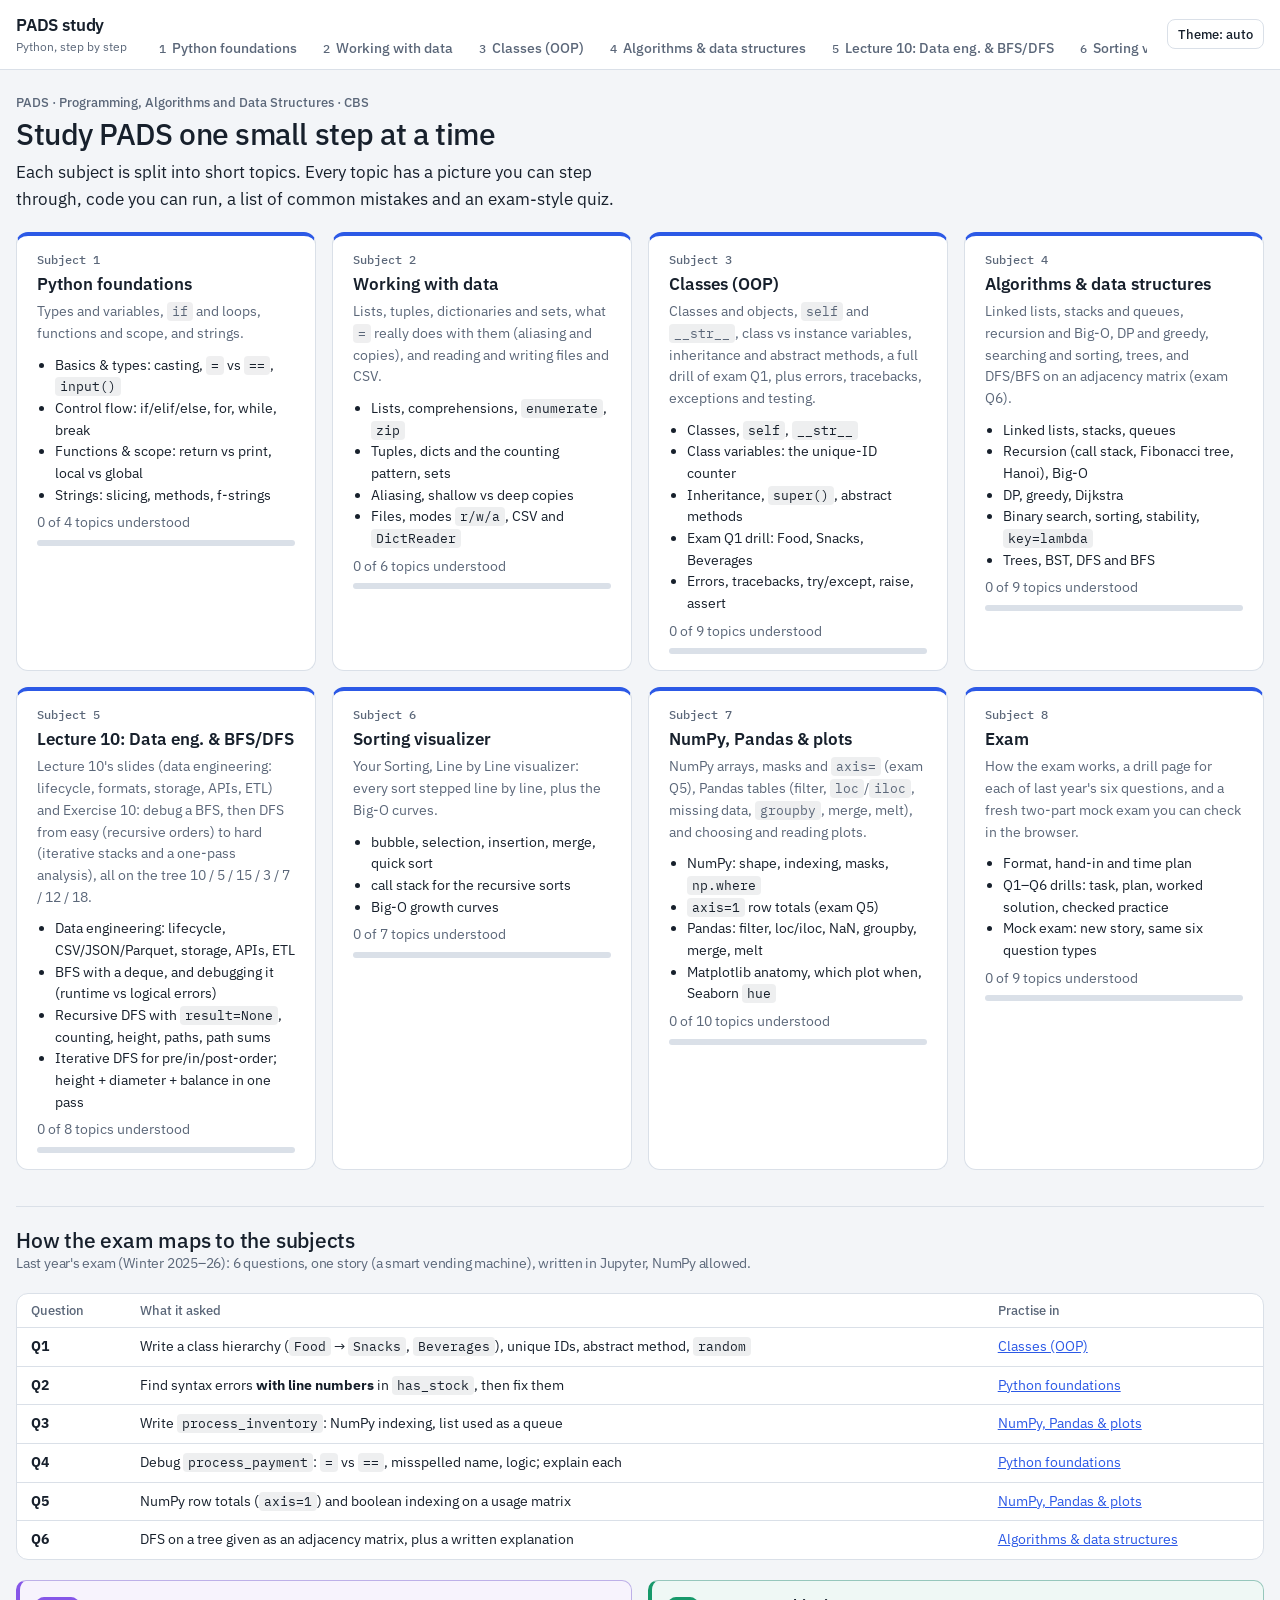
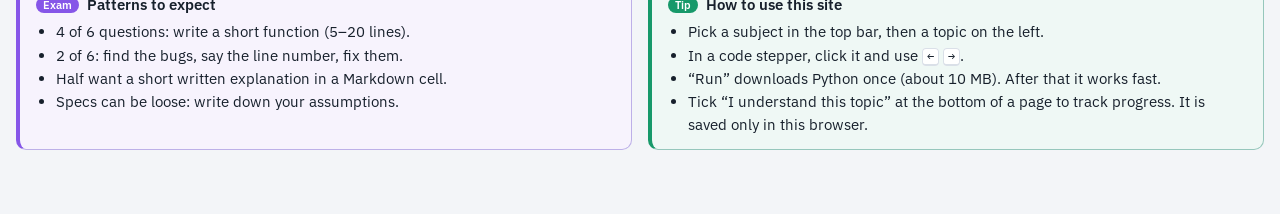
==== commit 4b83b9d9: "Add Lecture 10 subject (data engineering, BFS debugging, recursive and iterative DFS) and a Sorting " ====
--- a/index.html
+++ b/index.html
@@ -17,6 +17,8 @@
 <link rel="stylesheet" href="subjects/data.css">
 <link rel="stylesheet" href="subjects/oop.css">
 <link rel="stylesheet" href="subjects/algorithms.css">
+<link rel="stylesheet" href="subjects/traversal.css">
+<link rel="stylesheet" href="subjects/sortviz.css">
 <link rel="stylesheet" href="subjects/datasci.css">
 <link rel="stylesheet" href="subjects/exam.css">
 </head>
@@ -43,6 +45,8 @@
 <script src="subjects/data.js"></script>
 <script src="subjects/oop.js"></script>
 <script src="subjects/algorithms.js"></script>
+<script src="subjects/traversal.js"></script>
+<script src="subjects/sortviz.js"></script>
 <script src="subjects/datasci.js"></script>
 <script src="subjects/exam.js"></script>
 <!-- app starts last -->
--- a/subjects/traversal.css
+++ b/subjects/traversal.css
@@ -0,0 +1,39 @@
+/* Styles for the Lecture 10 subject (traversal) only. Colours: tokens only. Every class starts with .tv- */
+.tv-two { display: grid; grid-template-columns: minmax(0, 1fr) minmax(0, 1fr); gap: 16px; align-items: start; }
+@media (max-width: 720px) { .tv-two { grid-template-columns: minmax(0, 1fr); } }
+.tv-pic { padding: 10px; }
+.tv-flow { padding: 12px; }
+
+/* tree drawing */
+svg.dw .tv-thick { stroke-width: 3.5; }
+svg.dw .tv-note { fill: var(--muted); font-size: 11px; }
+
+/* reveal + hint ladder */
+.tv-revealwrap { margin: 8px 0 16px; display: grid; gap: 10px; justify-items: start; }
+.tv-reveal { width: 100%; }
+.tv-rungs { display: grid; gap: 8px; margin: 10px 0; }
+.tv-rung { padding: 10px 12px; border-radius: 8px; background: var(--surface-2); border: 1px solid var(--line); min-width: 0; }
+.tv-answer { border-color: var(--done); background: color-mix(in srgb, var(--done) 8%, var(--surface)); }
+
+/* ETL rows */
+.tv-etl td { vertical-align: middle; }
+.tv-currow td { background: color-mix(in srgb, var(--held) 12%, var(--surface)); }
+.tv-pill { display: inline-block; padding: 2px 8px; border-radius: 999px; font-size: 13px; border: 1px solid var(--line); white-space: nowrap; }
+.tv-pill.mk-dim { opacity: 0.6; }
+
+/* clickable buggy code */
+.tv-bugcode { display: grid; padding: 6px 0; overflow-x: auto; grid-template-columns: minmax(100%, max-content); min-width: 0; }
+.tv-lnbtn { all: unset; box-sizing: border-box; display: grid; grid-template-columns: 2.2em minmax(0, 1fr); min-width: 100%; cursor: pointer; padding: 1px 10px 1px 0; font: inherit; color: inherit; white-space: pre; }
+.tv-lnbtn:hover { background: color-mix(in srgb, var(--accent) 18%, transparent); }
+.tv-lnbtn:focus-visible { outline: 2px solid var(--accent); outline-offset: -2px; }
+.tv-lnbtn.bad { background: color-mix(in srgb, var(--swap) 26%, transparent); }
+.tv-lnbtn.good { background: color-mix(in srgb, var(--done) 20%, transparent); }
+.tv-lnbtn.active { outline: 2px solid var(--cmp); outline-offset: -2px; }
+.tv-bugpanel { padding: 10px 12px; border-radius: 8px; background: var(--surface-2); border: 1px solid var(--line); min-height: 5em; }
+
+/* outputs */
+.tv-outbad { border-left: 4px solid var(--swap); }
+.tv-outok { border-left: 4px solid var(--done); }
+.tv-yes { color: var(--done); font-weight: 600; }
+.tv-now { margin: 8px 0 0; padding: 8px 12px; border-radius: 8px; background: var(--surface-2); border: 1px solid var(--line); min-height: 3em; overflow-wrap: anywhere; }
+.tv-saved .mono div { padding: 1px 0; }
--- a/subjects/sortviz.css
+++ b/subjects/sortviz.css
@@ -0,0 +1,4 @@
+/* Sorting visualizer tab */
+.sv-wrap { border: 1px solid var(--line); border-radius: 12px; overflow: hidden; background: var(--bg); }
+.sv-frame { display: block; width: 100%; height: 1400px; border: 0; }
+@media (max-width: 760px) { .sv-frame { height: 1800px; } }
